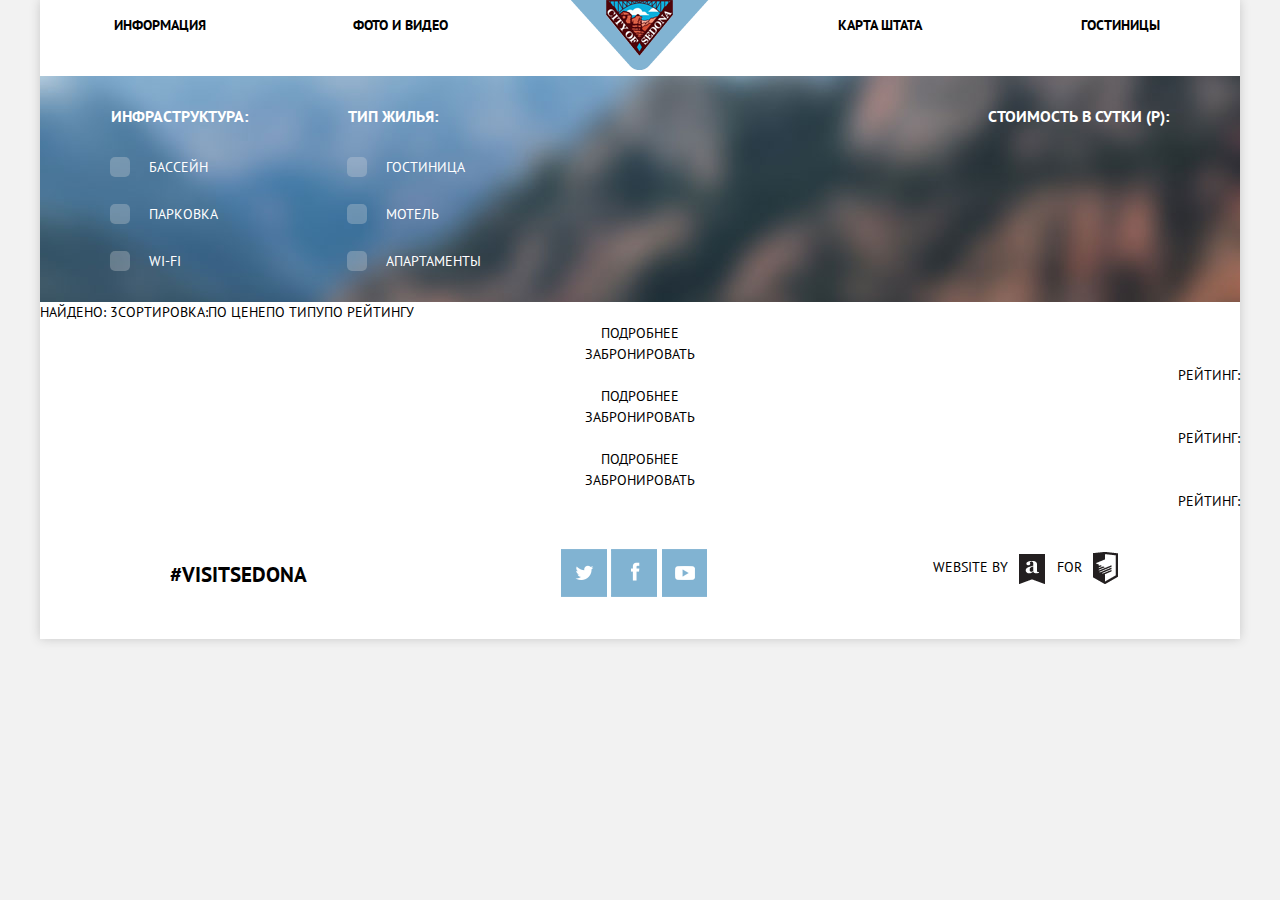
==== hotels.html @ 0d80bb8c "hotels" ====
<!DOCTYPE html>
<html lang="ru">
<head>
    <meta charset="UTF-8">
    <title>Sedona - Hotels</title>
    <link href='http://fonts.googleapis.com/css?family=PT+Sans:400,700&subset=cyrillic-ext,latin' rel='stylesheet' type='text/css'>
    <link rel="stylesheet" href="style.css">
</head>
<body>
   <div class="wrapper">
        <header>
            <ul class="head-nav clearfix">
                <li><a href="#">Информация</a></li>
                <li><a href="#">Фото и видео</a></li>
                <li class="main-logo"><a href="#"><img src="img/main-logo.png" alt=""></a></li>
                <li><a href="#">Карта штата</a></li>
                <li><a href="#">Гостиницы</a></li>
            </ul>
        </header>
        <main>
            <div class="filters clearfix">
                <div class="l-left clearfix">
                    <div class="structure">
                        <p class="filter-title">Инфраструктура:</p>
                        <ul>
                            <li><a href="" class="filter">Бассейн</a></li>
                            <li><a href="" class="filter">Парковка</a></li>
                            <li><a href="" class="filter">WI-FI</a></li>
                        </ul>
                    </div>
                    <div class="property">
                        <p class="filter-title">Тип жилья:</p>
                        <ul>
                            <li><a href="" class="filter">Гостиница</a></li>
                            <li><a href="" class="filter">Мотель</a></li>
                            <li><a href="" class="filter">Апартаменты</a></li>
                        </ul>
                    </div>
                </div>
                <div class="l-right">
                    <div class="cost-filter">
                        <p class="filter-title">Стоимость в сутки (р):</p>
                        <div class="range-filter"></div>
                    </div>
                </div>
            </div>
            <div class="sort clearfix">
                <div class="sort-filters">
                    <span class="result">Найдено: 3</span>Сортировка:<span>По цене</span><span>По типу</span><span>По рейтингу</span>
                </div>
                <div class="sort-controls">
                    <a href=""></a>
                    <a href=""></a>
                </div>
            </div>
            <div class="items clearfix">
                <div class="item clearfix">
                    <div class="item-col item-col-left"><img src="" alt=""></div>
                    <div class="item-col item-col-center">
                        <div class="item-title"></div>
                        <div class="item-desc"></div>
                        <div class="item-buttons">
                            <div class="item-btn details">Подробнее</div>
                            <div class="item-btn book">Забронировать</div>
                        </div>
                    </div>
                    <div class="item-col item-col-right">
                        <div class="item-stars"></div>
                        <div class="item-rating">Рейтинг: </div>
                    </div>
                </div>
                <div class="item clearfix">
                    <div class="item-col item-col-left"><img src="" alt=""></div>
                    <div class="item-col item-col-center">
                        <div class="item-title"></div>
                        <div class="item-desc"></div>
                        <div class="item-buttons">
                            <div class="item-btn details">Подробнее</div>
                            <div class="item-btn book">Забронировать</div>
                        </div>
                    </div>
                    <div class="item-col item-col-right">
                        <div class="item-stars"></div>
                        <div class="item-rating">Рейтинг: </div>
                    </div>
                </div>
                <div class="item clearfix">
                    <div class="item-col item-col-left"><img src="" alt=""></div>
                    <div class="item-col item-col-center">
                        <div class="item-title"></div>
                        <div class="item-desc"></div>
                        <div class="item-buttons">
                            <div class="item-btn details">Подробнее</div>
                            <div class="item-btn book">Забронировать</div>
                        </div>
                    </div>
                    <div class="item-col item-col-right">
                        <div class="item-stars"></div>
                        <div class="item-rating">Рейтинг: </div>
                    </div>
                </div>
            </div>
        </main>
        <footer class="clearfix">
           <div class="col"><p class="foot-tag">#visitsedona</p></div>
           <div class="col footer-social">
                <a href="#" class="btn-social twitter-icon"></a>
                <a href="#" class="btn-social fb-icon"></a>
                <a href="#" class="btn-social youtube-icon"></a>
            </div>
           <div class="col inline">
               <p class="copyright">Website by <a href="" class="block-copyright glukhanko"></a> for <a href="" class="block-copyright htmlacademy"></a></p>
           </div>
        </footer>
    </div>
</body>
</html>
---- style.css ----
/*    General Css    */

html, body, p, div, ul{
    margin: 0;

    padding: 0;
}

body{
    background: #f2f2f2;
    text-transform: uppercase;

    font-size: 14px;
    font-family: 'PT Sans', sans-serif;
    line-height: 21px;
}

.wrapper{
    margin: 0 auto;
    padding: 0;

    min-width: 768px;
    max-width: 1200px;
    background: #fff;
    box-shadow: 0 0 10px 0 #c8c8c8;
    text-align: center;
}

.wrapper:after {
    display: table;
    clear: both;

    content: '';
}

.clearfix:after {
    display: table;
    clear: both;

    content: "";
}

/*    Header    */

header{
    position: relative;
    z-index: 10;
    height: 56px;

    background: #fff;
}

header .head-nav{
    margin: 0;
    padding: 0;

    list-style: none;
}

header .head-nav li{
    float: left;
    padding: 0;
    width: 20%;
}

.head-nav a{
    display: block;
    padding: 15px 0;
    color: #000;
    text-decoration: none;
    font-weight: bold;
}

.main-logo a{
    padding: 0;
}

.head-nav a:hover{
    color: #81b3d2;
}

.head-nav a:active{
    color: #000;
}
.head-nav a:active{
    color: #B2B2B2;
}

/*    Content    */

.intro{
    position: relative;
    padding: 65px 0;

    background: url("img/cont-bg.jpg") 0 0 no-repeat;
    background-size: cover;
}

.intro:after{
    position: absolute;
    bottom: 0px;
    left: 0px;
    display: table;
    width: 100.1%;
    height: 57px;
    background: url("img/image-white2.png") 0 100% no-repeat;
    background-size: contain;

    content: "";
}

.intro .welcome-sign{
    margin: auto;
    width: 188px;
}

.welcome-sign-dash{
    margin: auto;
    margin-top: 10px;

    width: 256px;
}

.wel-title{
    margin: auto;
    margin-top: 50px;

    width: 458px;
}

.wel-because{
    margin: auto;
    margin-top: 55px;

    width: 296px;
}

.sedona-preface{
    margin: auto;
    padding: 55px;
}

.sedona-merit{
    margin-bottom: 35px;
    text-align: center;

    font-weight: bold;
    font-size: 21px;
}

.reason{
    height: 256px;

    color: #fff;
}

.col1-1{
    float: left;

    width: 33.333%;
}

.col1-2{
    float: left;
    overflow: hidden;

    width: 66.666%;
    height: 256px;
}

.reason .col1-1{
    -webkit-box-sizing: border-box;
    -moz-box-sizing: border-box;
    box-sizing: border-box;
    padding: 50px;
    height: 100%;
    background: #81b3d2;
}

.col1-1 .reas-title{
    font-weight: bold;

    font-size: 21px;
    line-height: 26px;
}

.col1-1 .reas-num{
    padding: 15px 0 21px;
}
.col1-2 img{
    width: 100%;
}

.features{
    height: 330px;
}

.features ul{
    list-style: none;
}

.features ul li{
    float: left;
    box-sizing: border-box;
    padding: 0 50px;
    padding-top: 55px;
    padding-bottom: 50px;
    width: 33.333%;
    height: 100%;
}

.features .feature-title{
    margin-top: 30px;
    margin-bottom: 25px;
    font-weight: bold;
    font-size: 21px;
    line-height: 26px;
}

.more-res{
    background: #eeeeee;

    //height: 256px;
}

.more-res ul{
    list-style: none;
}

.more-res ul li{
    float: left;

    box-sizing: border-box;
    padding: 50px 70px;
    width: 33.333%;
}

.more-res .feature-title{
    margin-bottom: 15px;

    font-weight: bold;
    font-size: 21px;
    line-height: 26px;

    //padding-left: 70px;
    //padding-right: 70px;
}

.more-res .feature-desc{
    margin-top: 25px;
}

.hotel{
    position: relative;
}

.hotels-preface{
    padding-top: 58px;
    padding-bottom: 135px;
}

.hotels-preface .hotel-title{
    text-align: center;

    font-weight: bold;
    font-size: 30px;
    line-height: 26px;
}

.hotels-preface .hotel-offer{
    line-height: 24px;
}

.map{
    overflow: hidden;

    height: 473px;
}

.hotel-search-form{
    position: absolute;
    top: 173px;
    left: 50%;
    margin-left: -285px;
    width: 568px;
    background: #fff;

    //min-height: 200px;
}

.hotel-search-form .form-title{
    padding: 34px 0;
    background: #766357;
    color: #fff;
    font-weight: bold;
    font-size: 21px;
    line-height: 26px;
}

.hotel-search-form .arg{
    box-sizing: border-box;
    padding: 55px;
    font-weight: bold;
}

.hotel-search-form label{
    margin-right: 20px;
}
.hotel-search-form label:nth-child(2n){
    margin-right: 17px;
}

.hotel-search-form input{
    margin-bottom: 30px;
    border: 0px;
    background: #f2f2f2;
    text-transform: uppercase;
    font-weight: bold;

    font-family: 'PT Sans', sans-serif;
}
.hotel-search-form input:last-child{
    margin-bottom: 0;
}

.hotel-search-form input[type="date"]{
    box-sizing: border-box;
    padding: 14px;
    width: 346px;
    height: 38px;

    //display: block;
}

.hotel-search-form input[type="number"]{
    width: 114px;
    height: 38px;
}

.hotel-search-form input[type="submit"]{
    display: block;
    box-sizing: border-box;
    margin: auto;
    padding: 20px 197px;
    border: 0px;
    background: #81b3d2;
    color: #fff;
    font-size: 21px;
    line-height: 26px;
}

.hotel-search-form input[type="submit"]:hover{
    background-color: #669EC0;
}

.hotel-search-form input[type="submit"]:active{
    background-color: #5496BD;
    color: #88B6D1;
}
/*    Footer    */

footer{
    //vertical-align: center;
}

footer .col{
    float: left;

    width: 33%;

    //display: inline-block;
}

footer .foot-tag{
    padding-top: 50px;
    font-weight: bold;

    font-size: 21px;
    line-height: 26px;
}

footer .btn-social{
    display: inline-block;
    width: 46px;
    height: 48px;
 }

footer .footer-social{
    margin-top: 37px;
    margin-bottom: 36px;
}

.footer-social a.twitter-icon{
    background: url(img/social-icons.png) 0 0 no-repeat;
}
.footer-social a.fb-icon{
    background: url(img/social-icons.png) -52px 0 no-repeat;
}
.footer-social a.youtube-icon{
    background: url(img/social-icons.png) -104px 0 no-repeat;
}

footer .copyright{
    padding: 40px;
    line-height: 26px;
}
a.block-copyright{
    margin: 0 7px;
}
footer .copyright a.glukhanko{
    display: inline-block;
    width: 27px;
    height: 30px;
    background: url(img/copyright.png) 0 0 no-repeat;
    vertical-align: middle;
}

footer .copyright a.htmlacademy{
    display: inline-block;
    width: 27px;
    height: 33px;
    background: url(img/copyright.png) -76px 0 no-repeat;
    vertical-align: middle;
}

/*    Hotels    */

main{
    margin-top: 20px;
}

main .filters .l-left{
    float: left;
}

main .filters .l-left .structure{
    float: left;
}

main .filters .l-left .property{
    float: left;
}

main .sort .sort-filters{
    float: left;
}

main .sort .sort-controls{
    float: right;
}

main .filters .l-right{
    float: right;
}

.items .item .item-col-left{
    float: left;
}

.items .item .item-col-right{
    float: right;
}

main .filters{
    background: url(img/hotel_bg.jpg) 50% 50% no-repeat;
    padding: 30px 71px;
}

main .filters .structure{
    margin-right: 100px;
    position: relative;
}

main .filters .property{
    position: relative;
}

main .filters a{
    text-decoration: none;
    color: #fff;
}

main .filters .filter-title{
    font-weight: bold;
    color: #fff;
    font-size: 16px;
    margin-bottom: 30px;
    text-align: left;
}

main .filters ul{
    list-style: none;
    text-align: left;
}

main .filters ul li{
    margin-top: 26px;
    margin-left: 38px;
}

main .filters .structure ul li:before{
    content: '';
    border-radius: 5px;
    background-color: rgb(215, 220, 222);
    opacity: 0.302;
    width: 20px;
    height: 20px;
    position: absolute;
    left: -1px;
}

main .filters .property ul li:before{
    content: '';
    border-radius: 5px;
    background-color: rgb(215, 220, 222);
    opacity: 0.302;
    width: 20px;
    height: 20px;
    position: absolute;
    left: -1px;
}
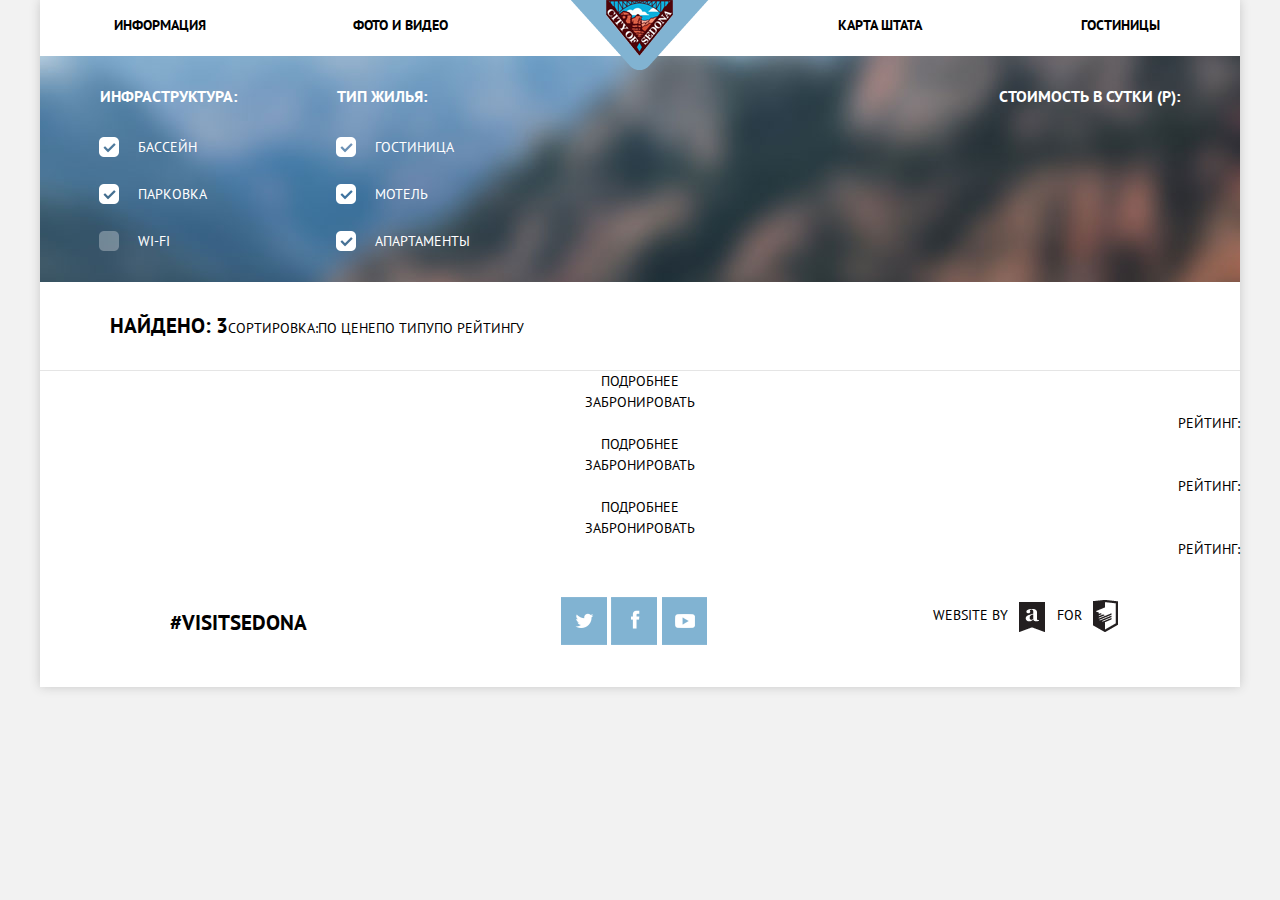
==== commit 7cd89c21: "work" ====
--- a/hotels.html
+++ b/hotels.html
@@ -3,6 +3,7 @@
 <head>
     <meta charset="UTF-8">
     <title>Sedona - Hotels</title>
+    <link rel="stylesheet" href="normalize.css">
     <link href='http://fonts.googleapis.com/css?family=PT+Sans:400,700&subset=cyrillic-ext,latin' rel='stylesheet' type='text/css'>
     <link rel="stylesheet" href="style.css">
 </head>
@@ -23,17 +24,35 @@
                     <div class="structure">
                         <p class="filter-title">Инфраструктура:</p>
                         <ul>
-                            <li><a href="" class="filter">Бассейн</a></li>
-                            <li><a href="" class="filter">Парковка</a></li>
-                            <li><a href="" class="filter">WI-FI</a></li>
+                            <li>
+                                <input type="checkbox" checked name="pool" id="pool">
+                                <label for="pool">Бассейн</label>
+                            </li>
+                            <li>
+                                <input type="checkbox" checked name="parking" id="parking">
+                                <label for="parking">Парковка</label>
+                            </li>
+                            <li>
+                                <input type="checkbox" name="wifi" id="wifi">
+                                <label for="wifi">WI-FI</label>
+                            </li>
                         </ul>
                     </div>
                     <div class="property">
                         <p class="filter-title">Тип жилья:</p>
                         <ul>
-                            <li><a href="" class="filter">Гостиница</a></li>
-                            <li><a href="" class="filter">Мотель</a></li>
-                            <li><a href="" class="filter">Апартаменты</a></li>
+                            <li>
+                                <input type="checkbox" checked name="hotel" id="hotel">
+                                <label for="hotel">Гостиница</label>
+                            </li>
+                            <li>
+                                <input type="checkbox" checked name="motel" id="motel">
+                                <label for="motel">Мотель</label>
+                            </li>
+                            <li>
+                                <input type="checkbox" checked name="apartments" id="apartments">
+                                <label for="apartments">Апартаменты</label>
+                            </li>
                         </ul>
                     </div>
                 </div>
--- a/style.css
+++ b/style.css
@@ -425,10 +425,6 @@
 
 /*    Hotels    */
 
-main{
-    margin-top: 20px;
-}
-
 main .filters .l-left{
     float: left;
 }
@@ -462,8 +458,9 @@
 }
 
 main .filters{
+    position: relative;
     background: url(img/hotel_bg.jpg) 50% 50% no-repeat;
-    padding: 30px 71px;
+    padding: 30px 5%;
 }
 
 main .filters .structure{
@@ -498,24 +495,38 @@
     margin-left: 38px;
 }
 
-main .filters .structure ul li:before{
+.filters ul li label{
+    color: white;
+    font-size: 14px;
+    line-height: 21px;
+}
+
+input[type="checkbox"]{
+    display: none;
+}
+
+input[type="checkbox"] + label:before{
     content: '';
-    border-radius: 5px;
-    background-color: rgb(215, 220, 222);
-    opacity: 0.302;
+    background: url(img/unchecked.png) 0 0 no-repeat;
     width: 20px;
     height: 20px;
     position: absolute;
     left: -1px;
 }
 
-main .filters .property ul li:before{
-    content: '';
-    border-radius: 5px;
-    background-color: rgb(215, 220, 222);
-    opacity: 0.302;
-    width: 20px;
-    height: 20px;
-    position: absolute;
-    left: -1px;
-}
+input[type="checkbox"]:checked + label:before {
+    background: url(img/checked.png) 0 0 no-repeat;
+}
+
+/*    Sort    */
+
+.sort{
+    padding: 31px 70px;
+    border-bottom: 1px solid #e5e5e5;
+}
+
+.sort .result{
+    font-weight: bold;
+    font-size: 21px;
+    line-height: 26px;
+}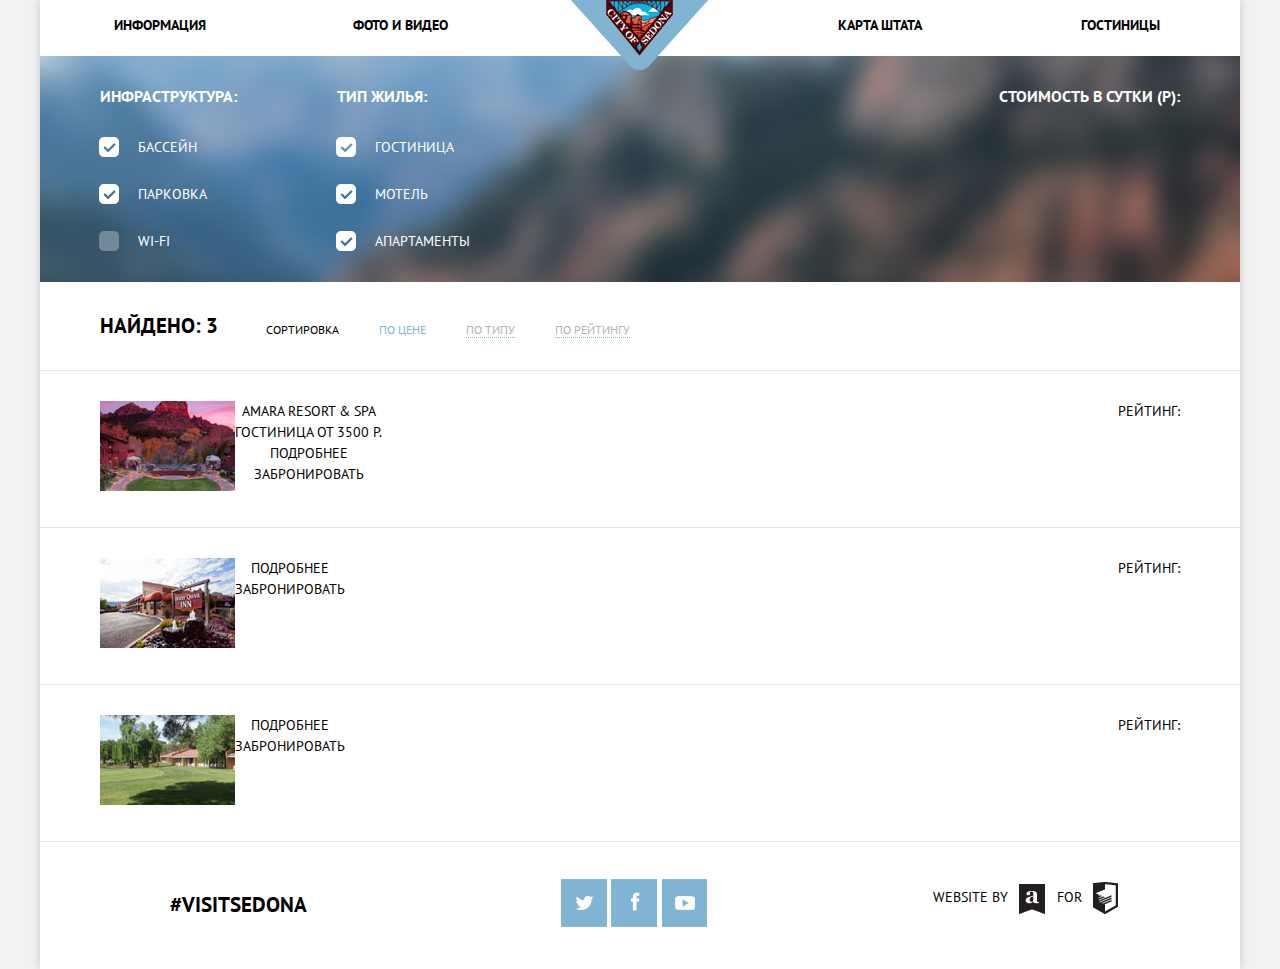
==== commit 15b51a50: "azaza" ====
--- a/hotels.html
+++ b/hotels.html
@@ -65,7 +65,13 @@
             </div>
             <div class="sort clearfix">
                 <div class="sort-filters">
-                    <span class="result">Найдено: 3</span>Сортировка:<span>По цене</span><span>По типу</span><span>По рейтингу</span>
+                   <p class="result">Найдено: 3</p>
+                    <ul>
+                        <li>Сортировка</li>
+                        <li><span class="sort-solid">По цене</span></li>
+                        <li><span class="sort-dotted">По типу</span></li>
+                        <li><span class="sort-dotted">По рейтингу</span></li>
+                    </ul>
                 </div>
                 <div class="sort-controls">
                     <a href=""></a>
@@ -74,7 +80,25 @@
             </div>
             <div class="items clearfix">
                 <div class="item clearfix">
-                    <div class="item-col item-col-left"><img src="" alt=""></div>
+                    <div class="item-col item-col-left"><img src="img/item1.jpg" alt=""></div>
+                    <div class="item-col item-col-center">
+                        <div class="item-title">Amara Resort & Spa</div>
+                        <div class="item-desc">
+                            <span>Гостиница</span>
+                            <span>от 3500 р.</span>
+                        </div>
+                        <div class="item-buttons">
+                            <div class="item-btn details">Подробнее</div>
+                            <div class="item-btn book">Забронировать</div>
+                        </div>
+                    </div>
+                    <div class="item-col item-col-right">
+                        <div class="item-stars"></div>
+                        <div class="item-rating">Рейтинг: </div>
+                    </div>
+                </div>
+                <div class="item clearfix">
+                    <div class="item-col item-col-left"><img src="img/item2.jpg" alt=""></div>
                     <div class="item-col item-col-center">
                         <div class="item-title"></div>
                         <div class="item-desc"></div>
@@ -89,22 +113,7 @@
                     </div>
                 </div>
                 <div class="item clearfix">
-                    <div class="item-col item-col-left"><img src="" alt=""></div>
-                    <div class="item-col item-col-center">
-                        <div class="item-title"></div>
-                        <div class="item-desc"></div>
-                        <div class="item-buttons">
-                            <div class="item-btn details">Подробнее</div>
-                            <div class="item-btn book">Забронировать</div>
-                        </div>
-                    </div>
-                    <div class="item-col item-col-right">
-                        <div class="item-stars"></div>
-                        <div class="item-rating">Рейтинг: </div>
-                    </div>
-                </div>
-                <div class="item clearfix">
-                    <div class="item-col item-col-left"><img src="" alt=""></div>
+                    <div class="item-col item-col-left"><img src="img/item3.jpg" alt=""></div>
                     <div class="item-col item-col-center">
                         <div class="item-title"></div>
                         <div class="item-desc"></div>
--- a/style.css
+++ b/style.css
@@ -521,12 +521,53 @@
 /*    Sort    */
 
 .sort{
-    padding: 31px 70px;
+    padding: 31px 5%;
     border-bottom: 1px solid #e5e5e5;
 }
 
 .sort .result{
-    font-weight: bold;
-    font-size: 21px;
-    line-height: 26px;
-}+    margin: 0;
+    padding: 0;
+    font-weight: bold;
+    font-size: 21px;
+    line-height: 26px;
+    padding-right: 48px;
+    float: left;
+}
+
+.sort .sort-filters ul{
+    list-style: none;
+    float: left;
+    padding-top: 8px;
+}
+
+.sort .sort-filters ul li{
+    float: left;
+}
+
+.sort .sort-filters{
+    font-size: 12px;
+    line-height: 18px;
+}
+
+.sort .sort-solid{
+    margin-left: 40px;
+    color: #81b3d2;
+}
+
+.sort .sort-dotted{
+    margin-left: 40px;
+    color: #b1b1b1;
+    border-bottom: 1px dotted #81b3d2;
+}
+
+/*    Item    */
+
+.item-col-center{
+    float: left;
+}
+
+.items .item{
+    padding: 30px 5%;
+    border-bottom: 1px solid #e5e5e5;
+}
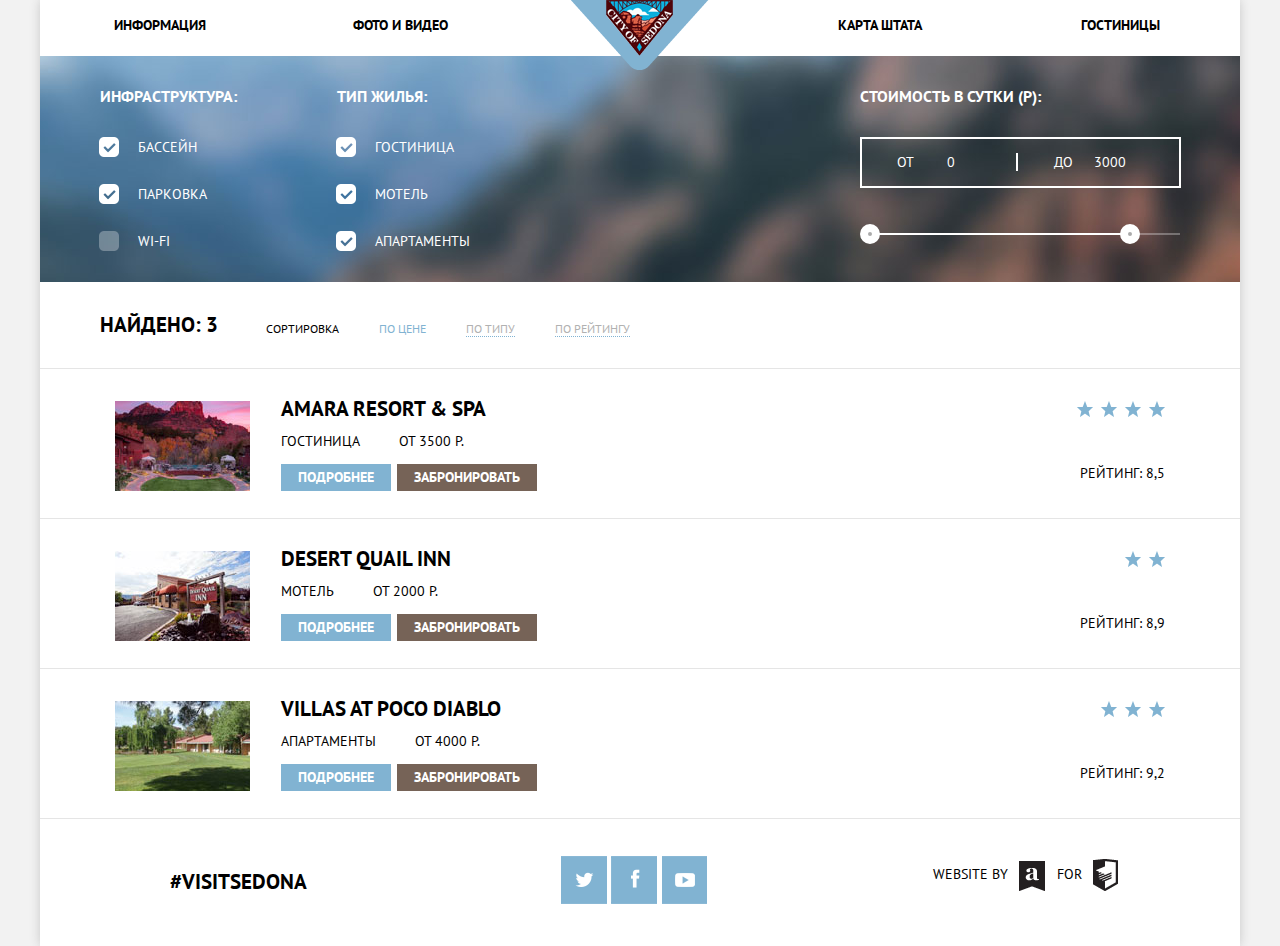
==== commit 857dd8a1: "work" ====
--- a/hotels.html
+++ b/hotels.html
@@ -4,6 +4,7 @@
     <meta charset="UTF-8">
     <title>Sedona - Hotels</title>
     <link rel="stylesheet" href="normalize.css">
+    <link rel="stylesheet" href="reset.css">
     <link href='http://fonts.googleapis.com/css?family=PT+Sans:400,700&subset=cyrillic-ext,latin' rel='stylesheet' type='text/css'>
     <link rel="stylesheet" href="style.css">
 </head>
@@ -59,7 +60,17 @@
                 <div class="l-right">
                     <div class="cost-filter">
                         <p class="filter-title">Стоимость в сутки (р):</p>
-                        <div class="range-filter"></div>
+                        <div class="range-filter">
+                            <div class="price-controls">
+                                <label>от <input class="min-price" type="text" value="0"></label>
+                                <label>до <input class="max-price" type="text" value="3000"></label>
+                            </div>
+                            <div class="range-controls">
+                                <div class="scale"><div style="width:81%;" class="bar"></div></div>
+                                <div class="toggle min-toggle"></div>
+                                <div class="toggle max-toggle"></div>
+                            </div>
+                        </div>
                     </div>
                 </div>
             </div>
@@ -88,43 +99,49 @@
                             <span>от 3500 р.</span>
                         </div>
                         <div class="item-buttons">
-                            <div class="item-btn details">Подробнее</div>
-                            <div class="item-btn book">Забронировать</div>
+                            <a href="" class="item-btn btn-details">Подробнее</a>
+                            <a href="" class="item-btn btn-book">Забронировать</a>
                         </div>
                     </div>
                     <div class="item-col item-col-right">
-                        <div class="item-stars"></div>
-                        <div class="item-rating">Рейтинг: </div>
+                        <div class="item-stars"><img src="img/4-stars.png" alt=""></div>
+                        <div class="item-rating">Рейтинг: 8,5</div>
                     </div>
                 </div>
                 <div class="item clearfix">
                     <div class="item-col item-col-left"><img src="img/item2.jpg" alt=""></div>
                     <div class="item-col item-col-center">
-                        <div class="item-title"></div>
-                        <div class="item-desc"></div>
+                        <div class="item-title">Desert Quail Inn</div>
+                        <div class="item-desc">
+                            <span>Мотель</span>
+                            <span>от 2000 р.</span>
+                        </div>
                         <div class="item-buttons">
-                            <div class="item-btn details">Подробнее</div>
-                            <div class="item-btn book">Забронировать</div>
+                            <a href="" class="item-btn btn-details">Подробнее</a>
+                            <a href="" class="item-btn btn-book">Забронировать</a>
                         </div>
                     </div>
                     <div class="item-col item-col-right">
-                        <div class="item-stars"></div>
-                        <div class="item-rating">Рейтинг: </div>
+                        <div class="item-stars"><img src="img/2-stars.png" alt=""></div>
+                        <div class="item-rating">Рейтинг: 8,9</div>
                     </div>
                 </div>
                 <div class="item clearfix">
                     <div class="item-col item-col-left"><img src="img/item3.jpg" alt=""></div>
                     <div class="item-col item-col-center">
-                        <div class="item-title"></div>
-                        <div class="item-desc"></div>
+                        <div class="item-title">Villas at Poco Diablo</div>
+                        <div class="item-desc">
+                            <span>Апартаменты</span>
+                            <span>от 4000 р.</span>
+                        </div>
                         <div class="item-buttons">
-                            <div class="item-btn details">Подробнее</div>
-                            <div class="item-btn book">Забронировать</div>
+                            <a href="" class="item-btn btn-details">Подробнее</a>
+                            <a href="" class="item-btn btn-book">Забронировать</a>
                         </div>
                     </div>
                     <div class="item-col item-col-right">
-                        <div class="item-stars"></div>
-                        <div class="item-rating">Рейтинг: </div>
+                        <div class="item-stars"><img src="img/3-stars.png" alt=""></div>
+                        <div class="item-rating">Рейтинг: 9,2</div>
                     </div>
                 </div>
             </div>
--- a/style.css
+++ b/style.css
@@ -1,3 +1,4 @@
+
 /*    General Css    */
 
 html, body, p, div, ul{
@@ -454,7 +455,9 @@
 }
 
 .items .item .item-col-right{
+    margin-top: 5px;
     float: right;
+    text-align: right;
 }
 
 main .filters{
@@ -521,7 +524,7 @@
 /*    Sort    */
 
 .sort{
-    padding: 31px 5%;
+    padding: 30px 5%;
     border-bottom: 1px solid #e5e5e5;
 }
 
@@ -563,11 +566,156 @@
 
 /*    Item    */
 
+.item .item-col-left{
+    margin-top: 5px;
+    width: 135px;
+    height: 90px;
+    overflow: hidden;
+}
 .item-col-center{
     float: left;
 }
 
 .items .item{
-    padding: 30px 5%;
+    padding: 27px 6.25%; /* для 768 4,16% !!!Как быть?*/
     border-bottom: 1px solid #e5e5e5;
 }
+
+.items .item-col-center{
+    padding-left: 31px;
+    text-align: left;
+}
+
+.items .item .item-title{
+    font-size: 21px;
+    font-weight: bold;
+    line-height: 26px;
+}
+
+.item-title:hover{
+    color: #81b3d2;
+}
+
+.item-title:active{
+    color: #b2b2b2;
+}
+
+.items .item .item-desc{
+    padding: 0;
+    padding-top: 9px;
+    padding-bottom: 12px;
+}
+
+.items .item .item-desc span:first-child{
+    margin-right: 35px;
+}
+
+.item .item-btn{
+    float: left;
+    box-sizing: border-box;
+    padding: 3px 17px;
+    color: #fff;
+    font-weight: bold;
+}
+
+.item-btn{
+    display: block;
+    text-decoration: none;
+    color: #fff;
+}
+
+.btn-details{
+    background: #81b3d2;
+    margin-right: 6px;
+}
+
+.btn-details:hover{
+    background: #669ec0;
+}
+
+.btn-details:active{
+    background: #5496bd;
+    color: #88b6d1;
+}
+
+.btn-book:hover{
+    background: #604e43;
+}
+
+.btn-book:active{
+    background: #503e33;
+    color: #857871;
+}
+
+.btn-book{
+    background: #766357;
+}
+
+.item .item-col-right .item-rating{
+    margin-top: 40px;
+}
+
+.range-filter{
+    width:320px;
+}
+
+.range-controls{
+    position:relative;
+    //margin-bottom:15px;
+    //padding:0 30px;
+    margin-left: 10px;
+}
+
+.range-controls .scale{
+    margin-top: 45px;
+    height: 2px;
+    background: rgba(255, 255, 255, 0.3);
+}
+
+.range-controls .bar{
+    height: 2px;
+    background-color: #fff;
+}
+
+.range-controls .toggle{
+    box-sizing: border-box;
+    width: 20px;
+    height: 20px;
+    border-radius: 50%;
+    border:8px solid white;
+    background:#ababab;
+    position:absolute;
+    top:-9px;
+    left:-10px;
+    cursor:pointer;
+}
+
+.toggle:hover {
+    background-color: #1C4F80;
+}
+
+.range-controls .max-toggle{
+    left:250px;
+}
+
+.price-controls{
+    color: #fff;
+    border: 2px solid white;
+    width: 99%;
+    padding: 13px 0px;
+}
+.price-controls label:first-child{
+    border-right: 2px solid #FFF;
+    margin-right: 10%;
+    padding-right: 10%;
+}
+
+
+.price-controls input{
+    width: 20%;
+    //padding:15px 0px;
+    text-align: center;
+    border:none;
+    background: none;
+    color: #fff;
+}
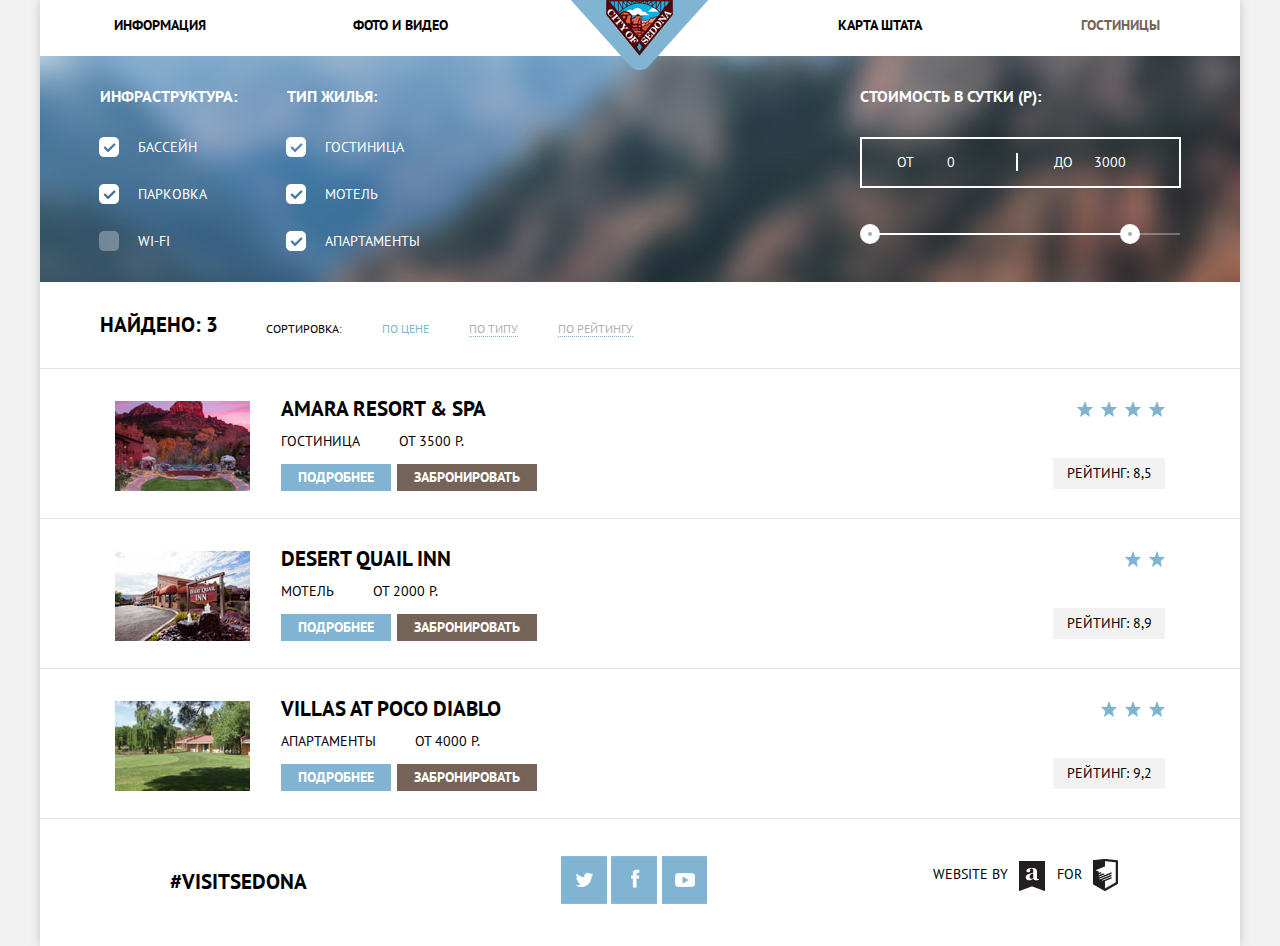
==== commit 55cddf05: "work" ====
--- a/hotels.html
+++ b/hotels.html
@@ -12,11 +12,11 @@
    <div class="wrapper">
         <header>
             <ul class="head-nav clearfix">
-                <li><a href="#">Информация</a></li>
+                <li><a href="index.html">Информация</a></li>
                 <li><a href="#">Фото и видео</a></li>
-                <li class="main-logo"><a href="#"><img src="img/main-logo.png" alt=""></a></li>
+                <li class="main-logo"><a href="index.html"><img src="img/main-logo.png" alt=""></a></li>
                 <li><a href="#">Карта штата</a></li>
-                <li><a href="#">Гостиницы</a></li>
+                <li><a href="#" class="active">Гостиницы</a></li>
             </ul>
         </header>
         <main>
@@ -78,22 +78,22 @@
                 <div class="sort-filters">
                    <p class="result">Найдено: 3</p>
                     <ul>
-                        <li>Сортировка</li>
-                        <li><span class="sort-solid">По цене</span></li>
-                        <li><span class="sort-dotted">По типу</span></li>
-                        <li><span class="sort-dotted">По рейтингу</span></li>
+                        <li>Сортировка:</li>
+                        <li><a href="" class="sort-active">По цене</a></li>
+                        <li><a href="" class="sort-dotted">По типу</a></li>
+                        <li><a href="" class="sort-dotted">По рейтингу</a></li>
                     </ul>
                 </div>
                 <div class="sort-controls">
-                    <a href=""></a>
-                    <a href=""></a>
+                    <a href="" class=""></a>
+                    <a href="" class=""></a>
                 </div>
             </div>
             <div class="items clearfix">
                 <div class="item clearfix">
                     <div class="item-col item-col-left"><img src="img/item1.jpg" alt=""></div>
                     <div class="item-col item-col-center">
-                        <div class="item-title">Amara Resort & Spa</div>
+                        <a href="" class="item-title">Amara Resort & Spa</a>
                         <div class="item-desc">
                             <span>Гостиница</span>
                             <span>от 3500 р.</span>
@@ -111,7 +111,7 @@
                 <div class="item clearfix">
                     <div class="item-col item-col-left"><img src="img/item2.jpg" alt=""></div>
                     <div class="item-col item-col-center">
-                        <div class="item-title">Desert Quail Inn</div>
+                        <a href="" class="item-title">Desert Quail Inn</a>
                         <div class="item-desc">
                             <span>Мотель</span>
                             <span>от 2000 р.</span>
@@ -129,7 +129,7 @@
                 <div class="item clearfix">
                     <div class="item-col item-col-left"><img src="img/item3.jpg" alt=""></div>
                     <div class="item-col item-col-center">
-                        <div class="item-title">Villas at Poco Diablo</div>
+                        <a href="" class="item-title">Villas at Poco Diablo</a>
                         <div class="item-desc">
                             <span>Апартаменты</span>
                             <span>от 4000 р.</span>
--- a/style.css
+++ b/style.css
@@ -83,8 +83,22 @@
 .head-nav a:active{
     color: #000;
 }
+
 .head-nav a:active{
     color: #B2B2B2;
+}
+
+.head-nav a.active{
+    color: #766357;
+}
+
+.head-nav a.active:hover{
+    color: #604e43;
+}
+
+.head-nav a.active:active{
+    color: #766357;
+    opacity: 0.3;
 }
 
 /*    Content    */
@@ -302,10 +316,15 @@
     box-sizing: border-box;
     padding: 55px;
     font-weight: bold;
+    text-align: left;
 }
 
 .hotel-search-form label{
     margin-right: 20px;
+}
+
+.hotel-search-form label[for="child"]{
+    margin-left: 75px;
 }
 .hotel-search-form label:nth-child(2n){
     margin-right: 17px;
@@ -324,9 +343,20 @@
     margin-bottom: 0;
 }
 
+.hotel-search-form input{
+    background: #f2f2f2;
+}
+.hotel-search-form input:hover{
+    background: #ebebeb;
+}
+.hotel-search-form input:focus{
+    background: #fff;
+    border: 2px solid #e5e5e5;
+}
+
 .hotel-search-form input[type="date"]{
     box-sizing: border-box;
-    padding: 14px;
+    padding: 0 14px;
     width: 346px;
     height: 38px;
 
@@ -334,8 +364,10 @@
 }
 
 .hotel-search-form input[type="number"]{
+    box-sizing: border-box;
     width: 114px;
     height: 38px;
+    text-align: center;
 }
 
 .hotel-search-form input[type="submit"]{
@@ -350,6 +382,8 @@
     line-height: 26px;
 }
 
+
+
 .hotel-search-form input[type="submit"]:hover{
     background-color: #669EC0;
 }
@@ -399,6 +433,26 @@
 }
 .footer-social a.youtube-icon{
     background: url(img/social-icons.png) -104px 0 no-repeat;
+}
+
+.footer-social a.twitter-icon:hover{
+    background: url(img/social-icons.png) 0 -56px no-repeat;
+}
+.footer-social a.fb-icon:hover{
+    background: url(img/social-icons.png) -52px -56px no-repeat;
+}
+.footer-social a.youtube-icon:hover{
+    background: url(img/social-icons.png) -104px -56px no-repeat;
+}
+
+.footer-social a.twitter-icon:active{
+    background: url(img/social-icons.png) 0 -112px no-repeat;
+}
+.footer-social a.fb-icon:active{
+    background: url(img/social-icons.png) -52px -112px no-repeat;
+}
+.footer-social a.youtube-icon:active{
+    background: url(img/social-icons.png) -104px -112px no-repeat;
 }
 
 footer .copyright{
@@ -424,6 +478,22 @@
     vertical-align: middle;
 }
 
+footer .copyright a.glukhanko:hover{
+    background: url(img/copyright.png) 0 -46px no-repeat;
+}
+
+footer .copyright a.htmlacademy:hover{
+    background: url(img/copyright.png) -76px -46px no-repeat;
+}
+
+footer .copyright a.glukhanko:active{
+    background: url(img/copyright.png) 0 -94px no-repeat;
+}
+
+footer .copyright a.htmlacademy:active{
+    background: url(img/copyright.png) -76px -94px no-repeat;
+}
+
 /*    Hotels    */
 
 main .filters .l-left{
@@ -436,6 +506,7 @@
 
 main .filters .l-left .property{
     float: left;
+    //margin-right: 2%;
 }
 
 main .sort .sort-filters{
@@ -467,7 +538,7 @@
 }
 
 main .filters .structure{
-    margin-right: 100px;
+    margin-right: 50px;
     position: relative;
 }
 
@@ -478,6 +549,10 @@
 main .filters a{
     text-decoration: none;
     color: #fff;
+}
+
+main a{
+    text-decoration: none;
 }
 
 main .filters .filter-title{
@@ -553,15 +628,25 @@
     line-height: 18px;
 }
 
-.sort .sort-solid{
+.sort .sort-active{
     margin-left: 40px;
     color: #81b3d2;
 }
+
 
 .sort .sort-dotted{
     margin-left: 40px;
     color: #b1b1b1;
     border-bottom: 1px dotted #81b3d2;
+}
+
+.sort .sort-dotted:hover{
+    color: #81b3d2;
+}
+
+.sort .sort-dotted:active{
+    color: #000;
+    border-bottom: 0 ;
 }
 
 /*    Item    */
@@ -586,10 +671,12 @@
     text-align: left;
 }
 
-.items .item .item-title{
+.item-title{
     font-size: 21px;
     font-weight: bold;
     line-height: 26px;
+    color: #000;
+    text-decoration: none;
 }
 
 .item-title:hover{
@@ -651,8 +738,10 @@
     background: #766357;
 }
 
-.item .item-col-right .item-rating{
-    margin-top: 40px;
+.item-rating{
+    padding: 5px 13px;
+    margin-top: 35px;
+    background: #f2f2f2;
 }
 
 .range-filter{
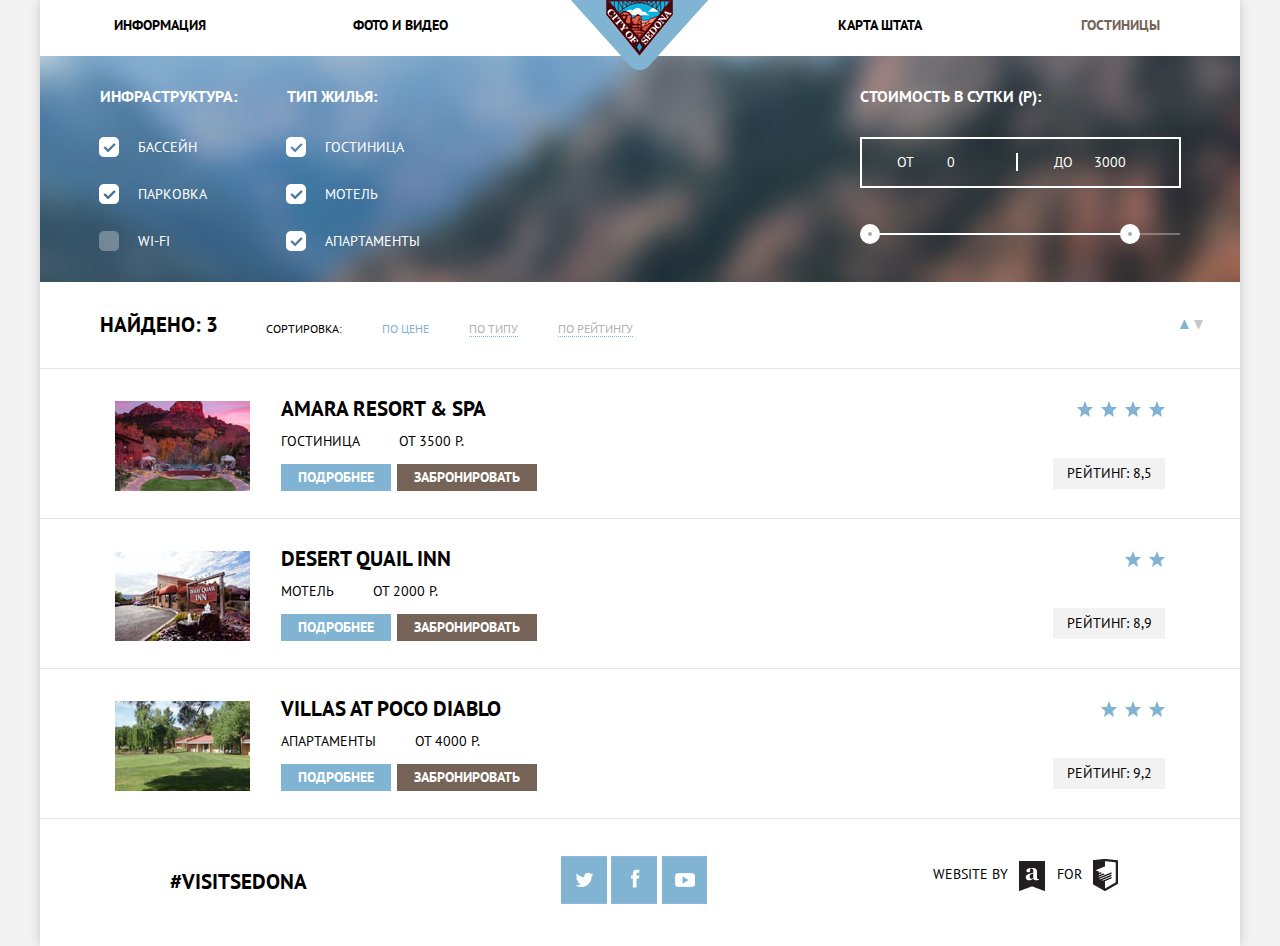
==== commit ae5e58c6: "hotels done" ====
--- a/hotels.html
+++ b/hotels.html
@@ -85,8 +85,8 @@
                     </ul>
                 </div>
                 <div class="sort-controls">
-                    <a href="" class=""></a>
-                    <a href="" class=""></a>
+                    <a href="" class="sort-up active"></a>
+                    <a href="" class="sort-down"></a>
                 </div>
             </div>
             <div class="items clearfix">
--- a/style.css
+++ b/style.css
@@ -515,6 +515,53 @@
 
 main .sort .sort-controls{
     float: right;
+    position: relative;
+    margin-top: 8px;
+}
+
+.sort-up{
+    position: absolute;
+    width: 9px;
+    height: 9px;
+    background: url(img/sort-up-down.png) 0 0 no-repeat;
+}
+
+.sort-down{
+    position: absolute;
+    width: 9px;
+    height: 9px;
+    background: url(img/sort-up-down.png) -28px 0 no-repeat;
+    left: 14px;
+}
+
+.sort-up:hover{
+    background: url(img/sort-up-down.png) 0 -12px no-repeat;
+}
+
+.sort-down:hover{
+    background: url(img/sort-up-down.png) -28px -12px no-repeat;
+}
+
+.sort-up:active{
+    background: url(img/sort-up-down.png) 0 -24px no-repeat;
+}
+
+.sort-down:active{
+    background: url(img/sort-up-down.png) -28px -24px no-repeat;
+}
+
+.sort-up.active{
+    position: absolute;
+    width: 9px;
+    height: 9px;
+    background: url(img/sort-up-down.png) 0 -24px no-repeat;
+}
+
+.sort-down.active{
+    position: absolute;
+    width: 9px;
+    height: 9px;
+    background: url(img/sort-up-down.png) -28px -24px no-repeat;
 }
 
 main .filters .l-right{
@@ -585,7 +632,7 @@
 
 input[type="checkbox"] + label:before{
     content: '';
-    background: url(img/unchecked.png) 0 0 no-repeat;
+    background: url(img/checkbox.png) 0 0 no-repeat;
     width: 20px;
     height: 20px;
     position: absolute;
@@ -593,7 +640,23 @@
 }
 
 input[type="checkbox"]:checked + label:before {
-    background: url(img/checked.png) 0 0 no-repeat;
+    background: url(img/checkbox.png) -31px 0 no-repeat;
+}
+
+input[type="checkbox"] + label:hover:before{
+    background: url(img/checkbox.png) 0 -31px no-repeat;
+}
+
+input[type="checkbox"]:checked + label:hover:before {
+    background: url(img/checkbox.png) -31px -31px no-repeat;
+}
+
+input[type="checkbox"] + label:active:before{
+    background: url(img/checkbox.png) 0 -61px no-repeat;
+}
+
+input[type="checkbox"]:checked + label:active:before {
+    background: url(img/checkbox.png) -31px -61px no-repeat;
 }
 
 /*    Sort    */
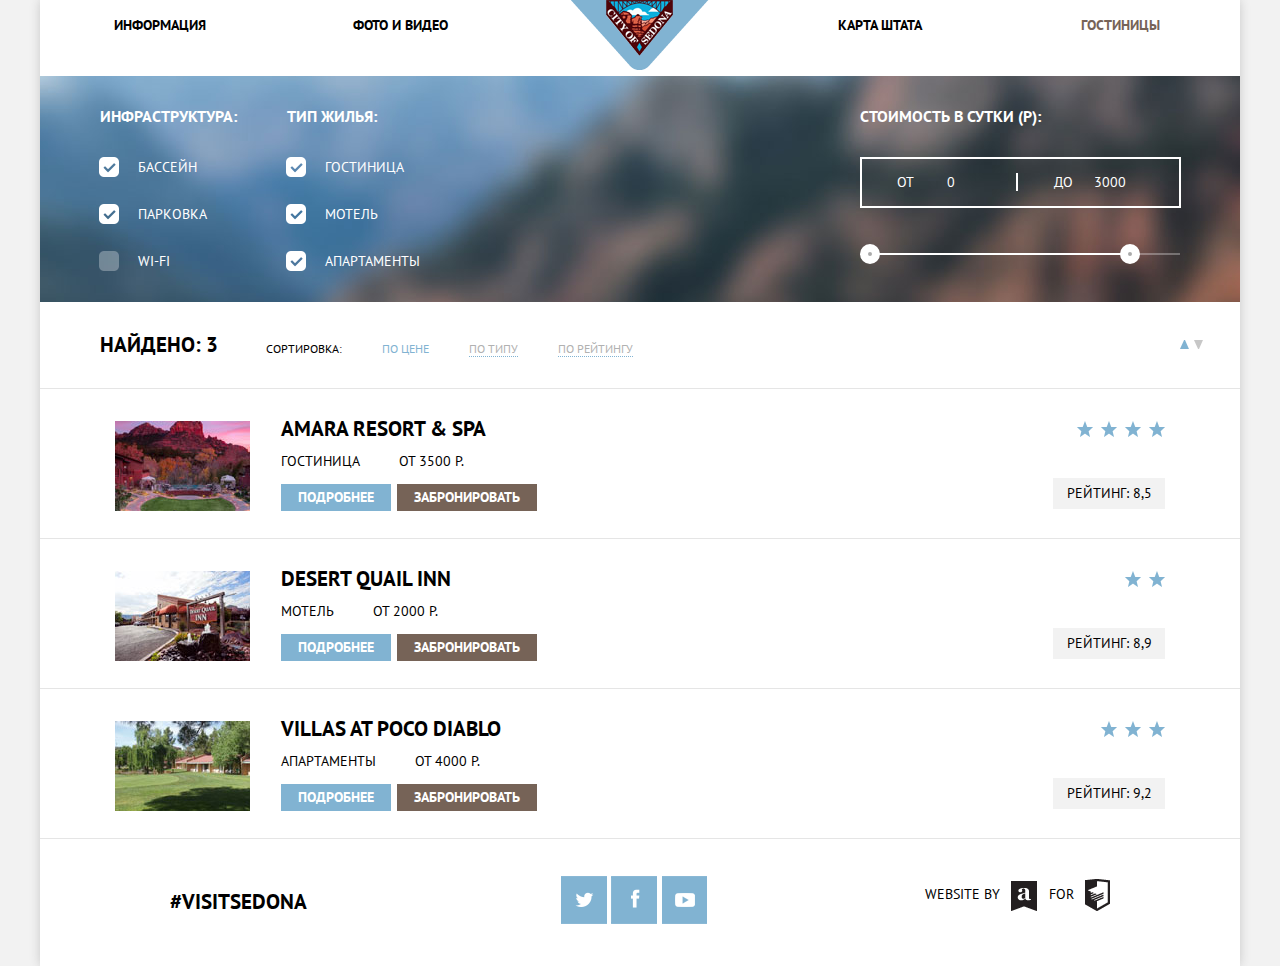
==== commit 9f647c59: "q" ====
--- a/hotels.html
+++ b/hotels.html
@@ -3,10 +3,9 @@
 <head>
     <meta charset="UTF-8">
     <title>Sedona - Hotels</title>
-    <link rel="stylesheet" href="normalize.css">
-    <link rel="stylesheet" href="reset.css">
+    <link rel="stylesheet" href="css/normalize.css">
     <link href='http://fonts.googleapis.com/css?family=PT+Sans:400,700&subset=cyrillic-ext,latin' rel='stylesheet' type='text/css'>
-    <link rel="stylesheet" href="style.css">
+    <link rel="stylesheet" href="css/style.css">
 </head>
 <body>
    <div class="wrapper">
@@ -153,7 +152,7 @@
                 <a href="#" class="btn-social fb-icon"></a>
                 <a href="#" class="btn-social youtube-icon"></a>
             </div>
-           <div class="col inline">
+           <div class="col">
                <p class="copyright">Website by <a href="" class="block-copyright glukhanko"></a> for <a href="" class="block-copyright htmlacademy"></a></p>
            </div>
         </footer>
--- a/css/style.css
+++ b/css/style.css
@@ -0,0 +1,907 @@
+
+/*    General Css    */
+
+html, body, p, div, ul{
+    margin: 0;
+    padding: 0;
+}
+
+body{
+    background: #f2f2f2;
+    text-transform: uppercase;
+    font-size: 14px;
+    font-family: 'PT Sans', sans-serif;
+    line-height: 21px;
+}
+
+.wrapper{
+    margin: 0 auto;
+    padding: 0;
+    min-width: 768px;
+    max-width: 1200px;
+    background: #fff;
+    box-shadow: 0 0 10px 0 #c8c8c8;
+    text-align: center;
+}
+
+.wrapper:after {
+    display: table;
+    clear: both;
+    content: '';
+}
+
+.clearfix:after {
+    display: table;
+    clear: both;
+    content: "";
+}
+
+/*    Header    */
+
+header{
+    position: relative;
+    z-index: 10;
+    //height: 56px;
+    background: #fff;
+}
+
+header .head-nav{
+    margin: 0;
+    padding: 0;
+    list-style: none;
+}
+
+header .head-nav li{
+    float: left;
+    padding: 0;
+    width: 20%;
+}
+
+.head-nav a{
+    display: block;
+    padding: 15px 0;
+    color: #000;
+    text-decoration: none;
+    font-weight: bold;
+}
+
+.main-logo a{
+    padding: 0;
+}
+
+.head-nav a:hover{
+    color: #81b3d2;
+}
+
+.head-nav a:active{
+    color: #000;
+}
+
+.head-nav a:active{
+    color: #B2B2B2;
+}
+
+.head-nav a.active{
+    color: #766357;
+}
+
+.head-nav a.active:hover{
+    color: #604e43;
+}
+
+.head-nav a.active:active{
+    color: #766357;
+    opacity: 0.3;
+}
+
+/*    Content    */
+
+.intro{
+    position: relative;
+    padding: 65px 0;
+    background: url("../img/cont-bg.jpg") 0 0 no-repeat;
+    background-size: cover;
+}
+
+.intro:after{
+    position: absolute;
+    bottom: 0px;
+    left: 0px;
+    display: table;
+    width: 100.1%;
+    height: 57px;
+    background: url("../img/image-white2.png") 0 100% no-repeat;
+    background-size: contain;
+    content: "";
+}
+
+.intro .welcome-sign{
+    margin: auto;
+    width: 188px;
+}
+
+.welcome-sign-dash{
+    margin: auto;
+    margin-top: 10px;
+    width: 256px;
+}
+
+.wel-title{
+    margin: auto;
+    margin-top: 50px;
+    width: 458px;
+}
+
+.wel-because{
+    margin: auto;
+    margin-top: 55px;
+    width: 296px;
+}
+
+.sedona-preface{
+    margin: auto;
+    padding: 55px;
+}
+
+.sedona-merit{
+    margin-bottom: 35px;
+    text-align: center;
+    font-weight: bold;
+    font-size: 21px;
+}
+
+.reason{
+    height: 256px;
+    color: #fff;
+}
+
+.col1-1{
+    float: left;
+    width: 33.333%;
+}
+
+.col1-2{
+    float: left;
+    overflow: hidden;
+    width: 66.666%;
+    height: 256px;
+}
+
+.reason .col1-1{
+    -webkit-box-sizing: border-box;
+    -moz-box-sizing: border-box;
+    box-sizing: border-box;
+    padding: 50px;
+    height: 100%;
+    background: #81b3d2;
+}
+
+.col1-1 .reas-title{
+    font-weight: bold;
+    font-size: 21px;
+    line-height: 26px;
+}
+
+.col1-1 .reas-num{
+    padding: 15px 0 21px;
+}
+.col1-2 img{
+    width: 100%;
+}
+
+.features{
+    height: 330px;
+}
+
+.features ul{
+    list-style: none;
+}
+
+.features ul li{
+    float: left;
+    box-sizing: border-box;
+    padding: 0 50px;
+    padding-top: 55px;
+    padding-bottom: 50px;
+    width: 33.333%;
+    height: 100%;
+}
+
+.features .feature-title{
+    margin-top: 30px;
+    margin-bottom: 25px;
+    font-weight: bold;
+    font-size: 21px;
+    line-height: 26px;
+}
+
+.more-res{
+    background: #eeeeee;
+
+    //height: 256px;
+}
+
+.more-res ul{
+    list-style: none;
+}
+
+.more-res ul li{
+    float: left;
+    box-sizing: border-box;
+    padding: 50px 70px;
+    width: 33.333%;
+}
+
+.more-res .feature-title{
+    margin-bottom: 15px;
+    font-weight: bold;
+    font-size: 21px;
+    line-height: 26px;
+
+    //padding-left: 70px;
+    //padding-right: 70px;
+}
+
+.more-res .feature-desc{
+    margin-top: 25px;
+}
+
+.hotel{
+    position: relative;
+}
+
+.hotels-preface{
+    padding-top: 58px;
+    padding-bottom: 135px;
+}
+
+.hotels-preface .hotel-title{
+    text-align: center;
+    font-weight: bold;
+    font-size: 30px;
+    line-height: 26px;
+}
+
+.hotels-preface .hotel-offer{
+    margin-top: 35px;
+    line-height: 24px;
+}
+
+.map{
+    overflow: hidden;
+    height: 473px;
+}
+
+.hotel-search-form{
+    position: absolute;
+    top: 208px;
+    left: 50%;
+    margin-left: -285px;
+    width: 568px;
+    background: #fff;
+
+    //min-height: 200px;
+}
+
+.hotel-search-form .form-title{
+    padding: 34px 0;
+    background: #766357;
+    color: #fff;
+    font-weight: bold;
+    font-size: 21px;
+    line-height: 26px;
+}
+
+.hotel-search-form .arg{
+    box-sizing: border-box;
+    padding: 55px;
+    text-align: left;
+    font-weight: bold;
+}
+
+.hotel-search-form label{
+    margin-right: 20px;
+}
+
+.hotel-search-form label:nth-child(2n){
+    margin-right: 17px;
+}
+
+.hotel-search-form input{
+    margin-bottom: 30px;
+    border: 0px;
+    background: #f2f2f2;
+    text-transform: uppercase;
+    font-weight: bold;
+    font-family: 'PT Sans', sans-serif;
+}
+.hotel-search-form input:last-child{
+    margin-bottom: 0;
+}
+
+.hotel-search-form input{
+    background: #f2f2f2;
+}
+.hotel-search-form input:hover{
+    background: #ebebeb;
+}
+.hotel-search-form input:focus{
+    border: 2px solid #e5e5e5;
+    background: #fff;
+}
+
+.hotel-search-form input[type="date"]{
+    box-sizing: border-box;
+    padding: 0 14px;
+    width: 346px;
+    height: 38px;
+
+    //display: block;
+}
+
+.hotel-search-form input[type=""]{
+    position: relative;
+    box-sizing: border-box;
+    margin-left: 20px;
+    width: 114px;
+    height: 38px;
+    text-align: center;
+}
+
+.childs{
+    margin-left: 35px;
+}
+
+.half{
+    position: relative;
+    display: inline-block;
+
+    //width: 49%;
+}
+
+/*.hotel-search-form input[type=""]:before{
+    content: '';
+    position: absolute;
+    width: 9px;
+    height: 9px;
+    background: url(img/sort-up-down.png) 0 0 no-repeat;
+}*/
+
+.hotel-search-form .half:before {
+    position: absolute;
+    top: 40%;
+    right: 90px;
+    z-index: 200;
+    width: 12px;
+    height: 12px;
+    background: url('../img/sedona-sprite.png') no-repeat -235px -84px;
+    content: "";
+    opacity: 1;
+}
+
+.hotel-search-form .half:after {
+    position: absolute;
+    top: 40%;
+    right: 14px;
+    width: 12px;
+    height: 12px;
+    background: url('../img/sedona-sprite.png') no-repeat -260px -84px;
+    content: "";
+}
+
+.hotel-search-form .half:hover:before {
+    background: url('../img/sedona-sprite.png') no-repeat -235px -99px;
+}
+
+.hotel-search-form .half:hover:after {
+    background: url('../img/sedona-sprite.png') no-repeat -260px -99px;
+}
+
+.hotel-search-form .half:active:before {
+    background: url('../img/sedona-sprite.png') no-repeat -235px -114px;
+}
+
+.hotel-search-form .half:active:after {
+    background: url('../img/sedona-sprite.png') no-repeat -260px -114px;
+}
+
+.hotel-search-form input[type="submit"]{
+    display: block;
+    box-sizing: border-box;
+    margin: auto;
+    margin-top: 40px;
+    padding: 15px 197px;
+    border: 0px;
+    background: #81b3d2;
+    color: #fff;
+    font-size: 21px;
+    line-height: 26px;
+}
+
+
+
+.hotel-search-form input[type="submit"]:hover{
+    background-color: #669EC0;
+}
+
+.hotel-search-form input[type="submit"]:active{
+    background-color: #5496BD;
+    color: #88B6D1;
+}
+/*    Footer    */
+
+footer .col{
+    float: left;
+    width: 33%;
+
+    //display: inline-block;
+}
+
+footer .foot-tag{
+    padding-top: 50px;
+    font-weight: bold;
+    font-size: 21px;
+    line-height: 26px;
+}
+
+footer .btn-social{
+    display: inline-block;
+    width: 46px;
+    height: 48px;
+ }
+
+footer .footer-social{
+    margin-top: 37px;
+    margin-bottom: 36px;
+}
+
+.footer-social a.twitter-icon{
+    background: url(../img/social-icons.png) 0 0 no-repeat;
+}
+.footer-social a.fb-icon{
+    background: url(../img/social-icons.png) -52px 0 no-repeat;
+}
+.footer-social a.youtube-icon{
+    background: url(../img/social-icons.png) -104px 0 no-repeat;
+}
+
+.footer-social a.twitter-icon:hover{
+    background: url(../img/social-icons.png) 0 -56px no-repeat;
+}
+.footer-social a.fb-icon:hover{
+    background: url(../img/social-icons.png) -52px -56px no-repeat;
+}
+.footer-social a.youtube-icon:hover{
+    background: url(../img/social-icons.png) -104px -56px no-repeat;
+}
+
+.footer-social a.twitter-icon:active{
+    background: url(../img/social-icons.png) 0 -112px no-repeat;
+}
+.footer-social a.fb-icon:active{
+    background: url(../img/social-icons.png) -52px -112px no-repeat;
+}
+.footer-social a.youtube-icon:active{
+    background: url(../img/social-icons.png) -104px -112px no-repeat;
+}
+
+footer .copyright{
+    padding: 40px;
+    padding-left: 6%;
+    line-height: 26px;
+}
+a.block-copyright{
+    margin: 0 7px;
+}
+footer .copyright a.glukhanko{
+    display: inline-block;
+    width: 27px;
+    height: 30px;
+    background: url(../img/copyright.png) 0 0 no-repeat;
+    vertical-align: middle;
+}
+
+footer .copyright a.htmlacademy{
+    display: inline-block;
+    width: 27px;
+    height: 33px;
+    background: url(../img/copyright.png) -76px 0 no-repeat;
+    vertical-align: middle;
+}
+
+footer .copyright a.glukhanko:hover{
+    background: url(../img/copyright.png) 0 -46px no-repeat;
+}
+
+footer .copyright a.htmlacademy:hover{
+    background: url(../img/copyright.png) -76px -46px no-repeat;
+}
+
+footer .copyright a.glukhanko:active{
+    background: url(../img/copyright.png) 0 -94px no-repeat;
+}
+
+footer .copyright a.htmlacademy:active{
+    background: url(../img/copyright.png) -76px -94px no-repeat;
+}
+
+/*    Hotels    */
+
+main .filters .l-left{
+    float: left;
+}
+
+main .filters .l-left .structure{
+    float: left;
+}
+
+main .filters .l-left .property{
+    float: left;
+
+    //margin-right: 2%;
+}
+
+main .sort .sort-filters{
+    float: left;
+}
+
+main .sort .sort-controls{
+    position: relative;
+    float: right;
+    margin-top: 8px;
+}
+
+.sort-up{
+    position: absolute;
+    width: 9px;
+    height: 9px;
+    background: url(../img/sort-up-down.png) 0 0 no-repeat;
+}
+
+.sort-down{
+    position: absolute;
+    left: 14px;
+    width: 9px;
+    height: 9px;
+    background: url(../img/sort-up-down.png) -28px 0 no-repeat;
+}
+
+.sort-up:hover{
+    background: url(../img/sort-up-down.png) 0 -12px no-repeat;
+}
+
+.sort-down:hover{
+    background: url(../img/sort-up-down.png) -28px -12px no-repeat;
+}
+
+.sort-up:active{
+    background: url(../img/sort-up-down.png) 0 -24px no-repeat;
+}
+
+.sort-down:active{
+    background: url(../img/sort-up-down.png) -28px -24px no-repeat;
+}
+
+.sort-up.active{
+    position: absolute;
+    width: 9px;
+    height: 9px;
+    background: url(../img/sort-up-down.png) 0 -24px no-repeat;
+}
+
+.sort-down.active{
+    position: absolute;
+    width: 9px;
+    height: 9px;
+    background: url(../img/sort-up-down.png) -28px -24px no-repeat;
+}
+
+main .filters .l-right{
+    float: right;
+}
+
+.items .item .item-col-left{
+    float: left;
+}
+
+.items .item .item-col-right{
+    float: right;
+    margin-top: 5px;
+    text-align: right;
+}
+
+main .filters{
+    position: relative;
+    padding: 30px 5%;
+    background: url(../img/hotel_bg.jpg) 50% 50% no-repeat;
+}
+
+main .filters .structure{
+    position: relative;
+    margin-right: 50px;
+}
+
+main .filters .property{
+    position: relative;
+}
+
+main .filters a{
+    color: #fff;
+    text-decoration: none;
+}
+
+main a{
+    text-decoration: none;
+}
+
+main .filters .filter-title{
+    margin-bottom: 30px;
+    color: #fff;
+    text-align: left;
+    font-weight: bold;
+    font-size: 16px;
+}
+
+main .filters ul{
+    list-style: none;
+    text-align: left;
+}
+
+main .filters ul li{
+    margin-top: 26px;
+    margin-left: 38px;
+}
+
+.filters ul li label{
+    color: white;
+    font-size: 14px;
+    line-height: 21px;
+}
+
+input[type="checkbox"]{
+    display: none;
+}
+
+input[type="checkbox"] + label:before{
+    position: absolute;
+    left: -1px;
+    width: 20px;
+    height: 20px;
+    background: url(../img/checkbox.png) 0 0 no-repeat;
+    content: '';
+}
+
+input[type="checkbox"]:checked + label:before {
+    background: url(../img/checkbox.png) -31px 0 no-repeat;
+}
+
+input[type="checkbox"] + label:hover:before{
+    background: url(../img/checkbox.png) 0 -31px no-repeat;
+}
+
+input[type="checkbox"]:checked + label:hover:before {
+    background: url(../img/checkbox.png) -31px -31px no-repeat;
+}
+
+input[type="checkbox"] + label:active:before{
+    background: url(../img/checkbox.png) 0 -61px no-repeat;
+}
+
+input[type="checkbox"]:checked + label:active:before {
+    background: url(../img/checkbox.png) -31px -61px no-repeat;
+}
+
+/*    Sort    */
+
+.sort{
+    padding: 30px 5%;
+    border-bottom: 1px solid #e5e5e5;
+}
+
+.sort .result{
+    float: left;
+    margin: 0;
+    padding: 0;
+    padding-right: 48px;
+    font-weight: bold;
+    font-size: 21px;
+    line-height: 26px;
+}
+
+.sort .sort-filters ul{
+    float: left;
+    padding-top: 8px;
+    list-style: none;
+}
+
+.sort .sort-filters ul li{
+    float: left;
+}
+
+.sort .sort-filters{
+    font-size: 12px;
+    line-height: 18px;
+}
+
+.sort .sort-active{
+    margin-left: 40px;
+    color: #81b3d2;
+}
+
+
+.sort .sort-dotted{
+    margin-left: 40px;
+    border-bottom: 1px dotted #81b3d2;
+    color: #b1b1b1;
+}
+
+.sort .sort-dotted:hover{
+    color: #81b3d2;
+}
+
+.sort .sort-dotted:active{
+    border-bottom: 0 ;
+    color: #000;
+}
+
+/*    Item    */
+
+.item .item-col-left{
+    overflow: hidden;
+    margin-top: 5px;
+    width: 135px;
+    height: 90px;
+}
+.item-col-center{
+    float: left;
+}
+
+.items .item{
+    padding: 27px 6.25%; /* для 768 4,16% !!!Как быть?*/
+    border-bottom: 1px solid #e5e5e5;
+}
+
+.items .item-col-center{
+    padding-left: 31px;
+    text-align: left;
+}
+
+.item-title{
+    color: #000;
+    text-decoration: none;
+    font-weight: bold;
+    font-size: 21px;
+    line-height: 26px;
+}
+
+.item-title:hover{
+    color: #81b3d2;
+}
+
+.item-title:active{
+    color: #b2b2b2;
+}
+
+.items .item .item-desc{
+    padding: 0;
+    padding-top: 9px;
+    padding-bottom: 12px;
+}
+
+.items .item .item-desc span:first-child{
+    margin-right: 35px;
+}
+
+.item .item-btn{
+    float: left;
+    box-sizing: border-box;
+    padding: 3px 17px;
+    color: #fff;
+    font-weight: bold;
+}
+
+.item-btn{
+    display: block;
+    color: #fff;
+    text-decoration: none;
+}
+
+.btn-details{
+    margin-right: 6px;
+    background: #81b3d2;
+}
+
+.btn-details:hover{
+    background: #669ec0;
+}
+
+.btn-details:active{
+    background: #5496bd;
+    color: #88b6d1;
+}
+
+.btn-book:hover{
+    background: #604e43;
+}
+
+.btn-book:active{
+    background: #503e33;
+    color: #857871;
+}
+
+.btn-book{
+    background: #766357;
+}
+
+.item-rating{
+    margin-top: 35px;
+    padding: 5px 13px;
+    background: #f2f2f2;
+}
+
+.range-filter{
+    width:320px;
+}
+
+.range-controls{
+    position:relative;
+    margin-left: 10px;
+
+    //margin-bottom:15px;
+    //padding:0 30px;
+}
+
+.range-controls .scale{
+    margin-top: 45px;
+    height: 2px;
+    background: rgba(255, 255, 255, 0.3);
+}
+
+.range-controls .bar{
+    height: 2px;
+    background-color: #fff;
+}
+
+.range-controls .toggle{
+    position:absolute;
+    top:-9px;
+    left:-10px;
+    box-sizing: border-box;
+    width: 20px;
+    height: 20px;
+    border:8px solid white;
+    border-radius: 50%;
+    background:#ababab;
+    cursor:pointer;
+}
+
+.toggle:hover {
+    background-color: #1C4F80;
+}
+
+.range-controls .max-toggle{
+    left:250px;
+}
+
+.price-controls{
+    padding: 13px 0px;
+    width: 99%;
+    border: 2px solid white;
+    color: #fff;
+}
+.price-controls label:first-child{
+    margin-right: 10%;
+    padding-right: 10%;
+    border-right: 2px solid #FFF;
+}
+
+
+.price-controls input{
+    width: 20%;
+    border:none;
+    background: none;
+    color: #fff;
+    text-align: center;
+
+    //padding:15px 0px;
+}
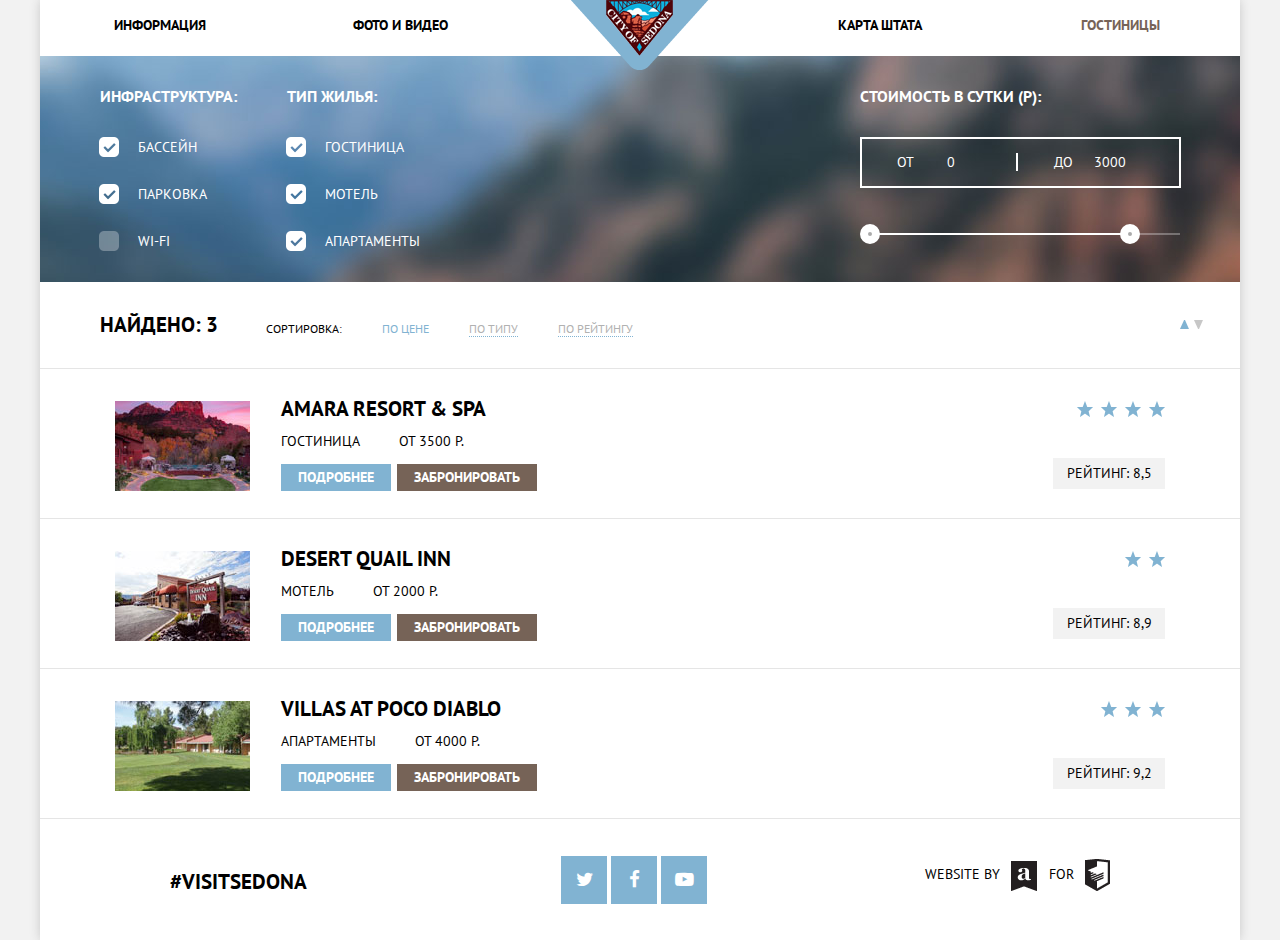
==== commit 7191be2b: "final" ====
--- a/hotels.html
+++ b/hotels.html
@@ -4,6 +4,7 @@
     <meta charset="UTF-8">
     <title>Sedona - Hotels</title>
     <link rel="stylesheet" href="css/normalize.css">
+    <link href="http://netdna.bootstrapcdn.com/font-awesome/4.0.3/css/font-awesome.css" rel="stylesheet">
     <link href='http://fonts.googleapis.com/css?family=PT+Sans:400,700&subset=cyrillic-ext,latin' rel='stylesheet' type='text/css'>
     <link rel="stylesheet" href="css/style.css">
 </head>
@@ -92,7 +93,7 @@
                 <div class="item clearfix">
                     <div class="item-col item-col-left"><img src="img/item1.jpg" alt=""></div>
                     <div class="item-col item-col-center">
-                        <a href="" class="item-title">Amara Resort & Spa</a>
+                        <h2 class="item-title">Amara Resort & Spa</h2>
                         <div class="item-desc">
                             <span>Гостиница</span>
                             <span>от 3500 р.</span>
@@ -110,7 +111,7 @@
                 <div class="item clearfix">
                     <div class="item-col item-col-left"><img src="img/item2.jpg" alt=""></div>
                     <div class="item-col item-col-center">
-                        <a href="" class="item-title">Desert Quail Inn</a>
+                        <h2 class="item-title">Desert Quail Inn</h2>
                         <div class="item-desc">
                             <span>Мотель</span>
                             <span>от 2000 р.</span>
@@ -128,7 +129,7 @@
                 <div class="item clearfix">
                     <div class="item-col item-col-left"><img src="img/item3.jpg" alt=""></div>
                     <div class="item-col item-col-center">
-                        <a href="" class="item-title">Villas at Poco Diablo</a>
+                        <h2 class="item-title">Villas at Poco Diablo</h2>
                         <div class="item-desc">
                             <span>Апартаменты</span>
                             <span>от 4000 р.</span>
@@ -148,9 +149,9 @@
         <footer class="clearfix">
            <div class="col"><p class="foot-tag">#visitsedona</p></div>
            <div class="col footer-social">
-                <a href="#" class="btn-social twitter-icon"></a>
-                <a href="#" class="btn-social fb-icon"></a>
-                <a href="#" class="btn-social youtube-icon"></a>
+                <a href="#"><i class="fa fa-twitter fa-lg"></i></a>
+                <a href="#"><i class="fa fa-facebook fa-lg"></i></a>
+               <a href="#"><i class="fa fa-youtube-play fa-lg"></i></a>
             </div>
            <div class="col">
                <p class="copyright">Website by <a href="" class="block-copyright glukhanko"></a> for <a href="" class="block-copyright htmlacademy"></a></p>
--- a/css/style.css
+++ b/css/style.css
@@ -1,7 +1,7 @@
 
 /*    General Css    */
 
-html, body, p, div, ul{
+html, body, p, div, ul, h2{
     margin: 0;
     padding: 0;
 }
@@ -24,12 +24,6 @@
     text-align: center;
 }
 
-.wrapper:after {
-    display: table;
-    clear: both;
-    content: '';
-}
-
 .clearfix:after {
     display: table;
     clear: both;
@@ -67,6 +61,7 @@
 
 .main-logo a{
     padding: 0;
+    margin: 0px 0 -20px 0;
 }
 
 .head-nav a:hover{
@@ -93,7 +88,6 @@
     color: #766357;
     opacity: 0.3;
 }
-
 /*    Content    */
 
 .intro{
@@ -190,7 +184,8 @@
 }
 
 .features{
-    height: 330px;
+    //height: 330px;
+    
 }
 
 .features ul{
@@ -201,8 +196,8 @@
     float: left;
     box-sizing: border-box;
     padding: 0 50px;
-    padding-top: 55px;
-    padding-bottom: 50px;
+    padding-top: 60px;
+    padding-bottom: 66px;
     width: 33.333%;
     height: 100%;
 }
@@ -274,7 +269,7 @@
 
 .hotel-search-form{
     position: absolute;
-    top: 208px;
+    bottom: 93px;
     left: 50%;
     margin-left: -285px;
     width: 568px;
@@ -444,45 +439,9 @@
     line-height: 26px;
 }
 
-footer .btn-social{
-    display: inline-block;
-    width: 46px;
-    height: 48px;
- }
-
 footer .footer-social{
     margin-top: 37px;
     margin-bottom: 36px;
-}
-
-.footer-social a.twitter-icon{
-    background: url(../img/social-icons.png) 0 0 no-repeat;
-}
-.footer-social a.fb-icon{
-    background: url(../img/social-icons.png) -52px 0 no-repeat;
-}
-.footer-social a.youtube-icon{
-    background: url(../img/social-icons.png) -104px 0 no-repeat;
-}
-
-.footer-social a.twitter-icon:hover{
-    background: url(../img/social-icons.png) 0 -56px no-repeat;
-}
-.footer-social a.fb-icon:hover{
-    background: url(../img/social-icons.png) -52px -56px no-repeat;
-}
-.footer-social a.youtube-icon:hover{
-    background: url(../img/social-icons.png) -104px -56px no-repeat;
-}
-
-.footer-social a.twitter-icon:active{
-    background: url(../img/social-icons.png) 0 -112px no-repeat;
-}
-.footer-social a.fb-icon:active{
-    background: url(../img/social-icons.png) -52px -112px no-repeat;
-}
-.footer-social a.youtube-icon:active{
-    background: url(../img/social-icons.png) -104px -112px no-repeat;
 }
 
 footer .copyright{
@@ -525,6 +484,24 @@
     background: url(../img/copyright.png) -76px -94px no-repeat;
 }
 
+footer .footer-social .fa{
+    box-sizing: border-box;
+    width: 46px;
+    height: 48px;
+    padding: 17px 14px;
+    background: #81b3d2;
+    color: white;
+}
+
+footer .footer-social .fa:hover{
+    background: #669ec0;
+}
+
+footer .footer-social .fa:active{
+    background: #5496bd;
+    color: #88b6d1;
+}
+
 /*    Hotels    */
 
 main .filters .l-left{
@@ -798,12 +775,7 @@
     padding: 3px 17px;
     color: #fff;
     font-weight: bold;
-}
-
-.item-btn{
     display: block;
-    color: #fff;
-    text-decoration: none;
 }
 
 .btn-details{
